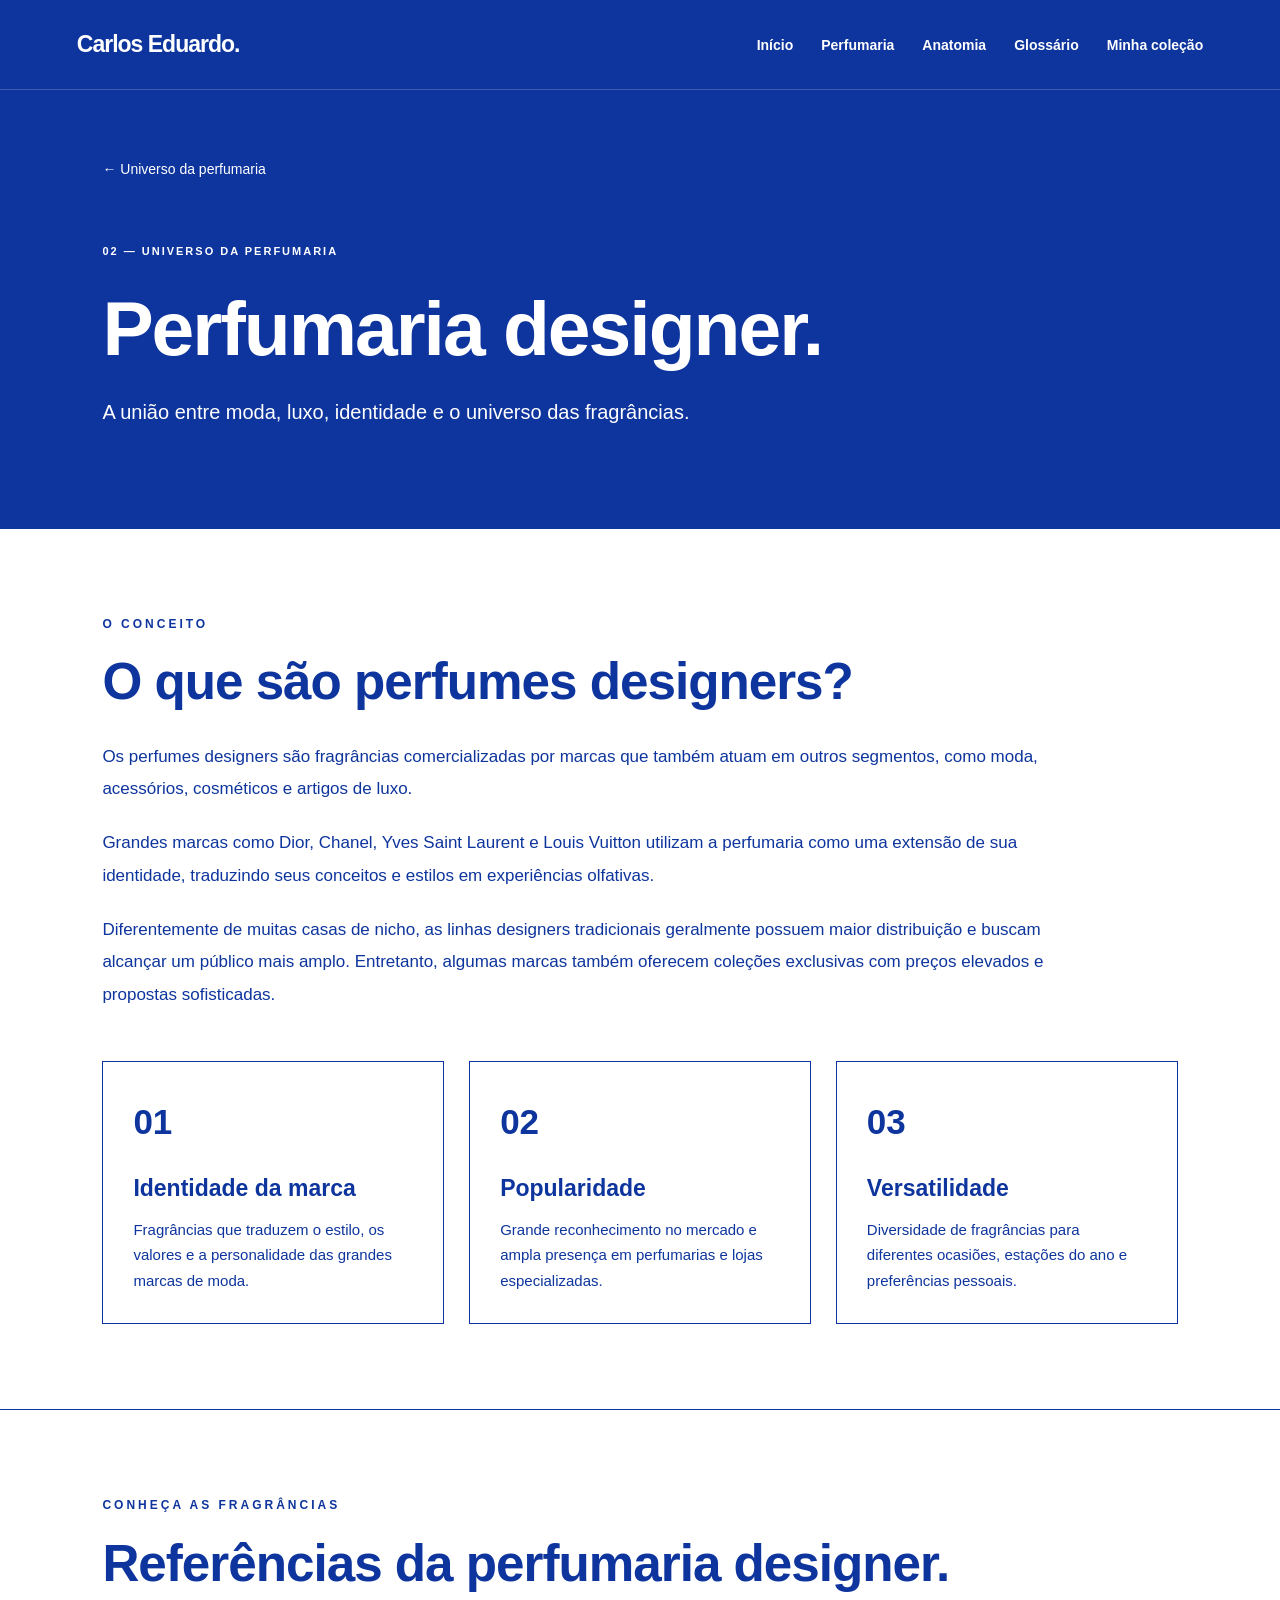
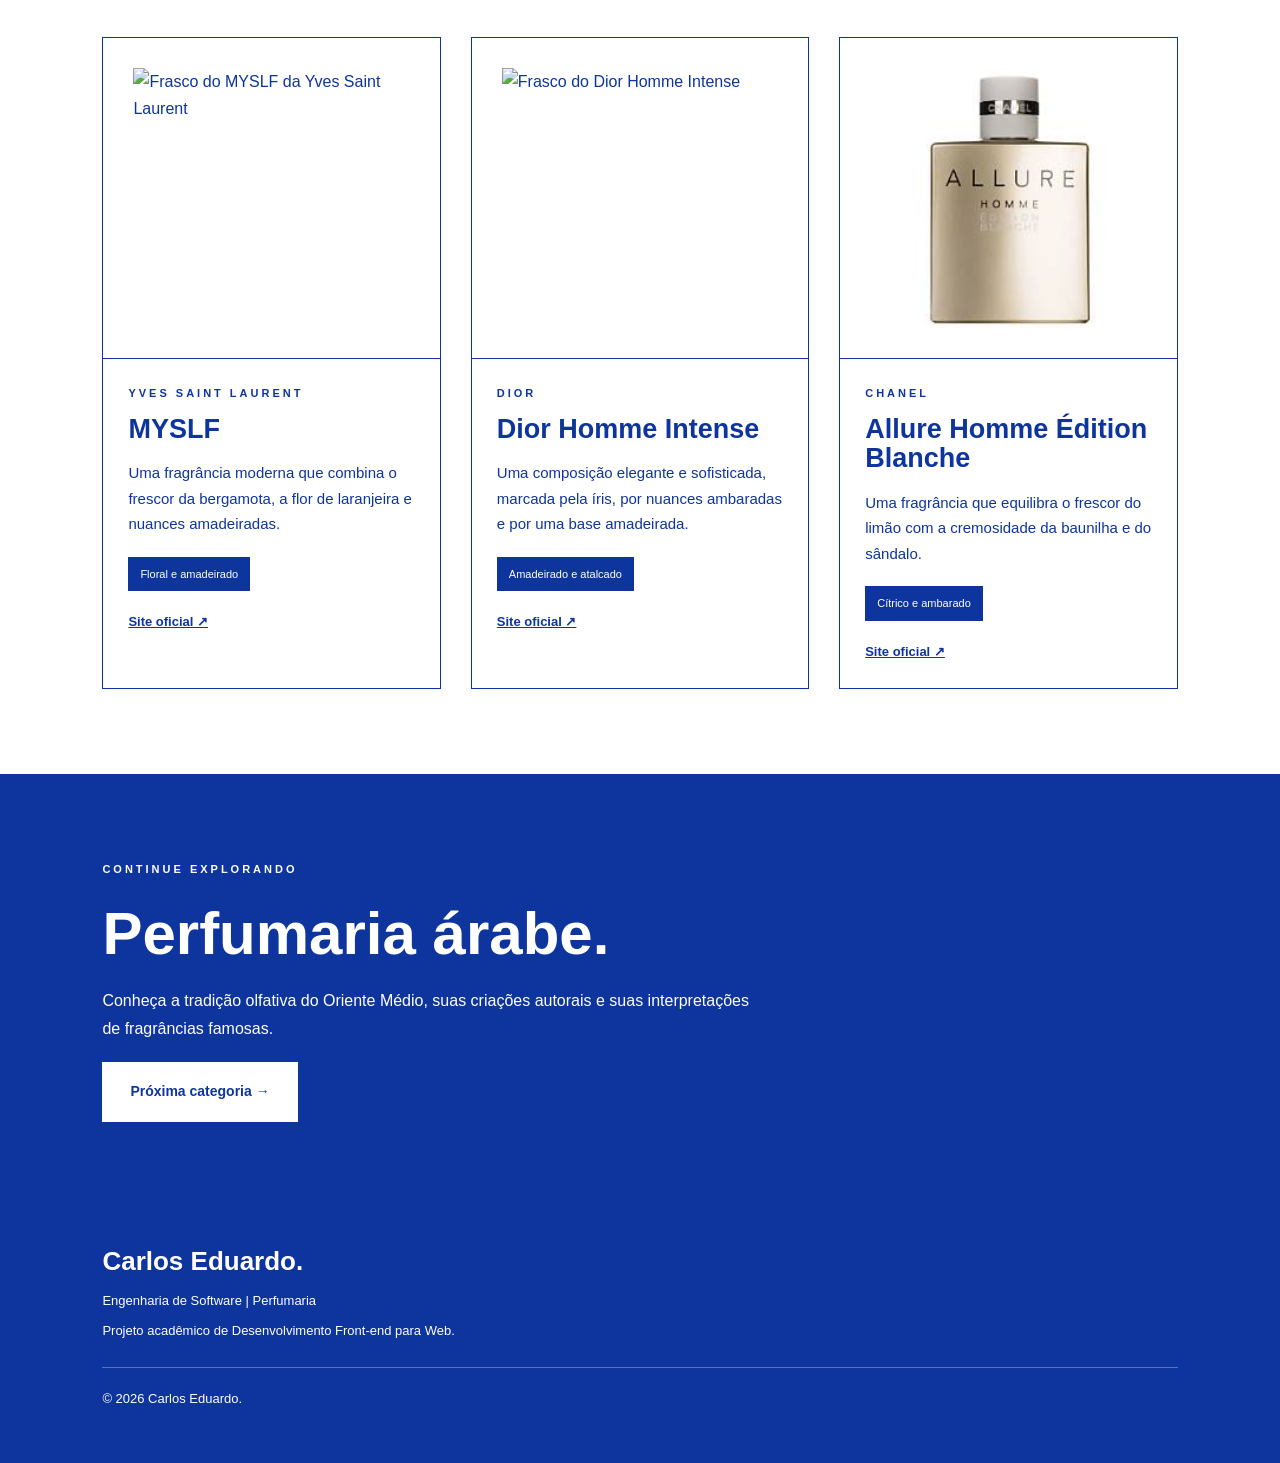
==== pages/designers.html @ 3e0e9864 "Versao inicial do portfolio de perfumaria" ====
<!DOCTYPE html>
<html lang="pt-BR">

<head>
    <meta charset="UTF-8">
    <meta name="viewport" content="width=device-width, initial-scale=1.0">

    <title>Perfumaria Designer | Carlos Eduardo</title>

    <link rel="stylesheet" href="../css/style.css">
    <link rel="stylesheet" href="../css/responsive.css">

    <script src="../js/script.js" defer></script>
</head>

<body>

    <header class="cabecalho">
        <nav class="navegacao">

            <a href="../index.html" class="logo">
                Carlos Eduardo.
            </a>

            <button class="menu-mobile"
                    aria-label="Abrir menu"
                    aria-expanded="false"
                    aria-controls="menu">
                ☰
            </button>

            <ul class="menu" id="menu">
                <li><a href="../index.html">Início</a></li>
                <li><a href="../index.html#universo">Perfumaria</a></li>
                <li><a href="anatomia.html">Anatomia</a></li>
                <li><a href="glossario.html">Glossário</a></li>
                <li><a href="colecao.html">Minha coleção</a></li>
            </ul>

        </nav>
    </header>

    <main>

        <section class="categoria-hero">

            <a href="../index.html#universo" class="voltar">
                ← Universo da perfumaria
            </a>

            <span class="subtitulo">
                02 — UNIVERSO DA PERFUMARIA
            </span>

            <h1>Perfumaria designer.</h1>

            <p>
                A união entre moda, luxo, identidade
                e o universo das fragrâncias.
            </p>

        </section>

        <section class="conteudo-educativo">

            <span class="etiqueta">O CONCEITO</span>

            <h2>O que são perfumes designers?</h2>

            <p>
                Os perfumes designers são fragrâncias
                comercializadas por marcas que também atuam
                em outros segmentos, como moda, acessórios,
                cosméticos e artigos de luxo.
            </p>

            <p>
                Grandes marcas como Dior, Chanel, Yves Saint
                Laurent e Louis Vuitton utilizam a perfumaria
                como uma extensão de sua identidade,
                traduzindo seus conceitos e estilos em
                experiências olfativas.
            </p>

            <p>
                Diferentemente de muitas casas de nicho,
                as linhas designers tradicionais geralmente
                possuem maior distribuição e buscam alcançar
                um público mais amplo. Entretanto, algumas
                marcas também oferecem coleções exclusivas
                com preços elevados e propostas sofisticadas.
            </p>

            <div class="caracteristicas">

                <article>
                    <span>01</span>
                    <h3>Identidade da marca</h3>
                    <p>
                        Fragrâncias que traduzem o estilo,
                        os valores e a personalidade das
                        grandes marcas de moda.
                    </p>
                </article>

                <article>
                    <span>02</span>
                    <h3>Popularidade</h3>
                    <p>
                        Grande reconhecimento no mercado
                        e ampla presença em perfumarias
                        e lojas especializadas.
                    </p>
                </article>

                <article>
                    <span>03</span>
                    <h3>Versatilidade</h3>
                    <p>
                        Diversidade de fragrâncias para
                        diferentes ocasiões, estações
                        do ano e preferências pessoais.
                    </p>
                </article>

            </div>

        </section>

        <section class="exemplos-perfumes">

            <span class="etiqueta">
                CONHEÇA AS FRAGRÂNCIAS
            </span>

            <h2>Referências da perfumaria designer.</h2>

            <div class="perfumes-grid">

                <article class="perfume-card">

                    <div class="perfume-imagem">
                        <img src="../images/designers/myslf.jpeg"
                             alt="Frasco do MYSLF da Yves Saint Laurent"
                             loading="lazy">
                    </div>

                    <div class="perfume-info">

                        <span class="perfume-marca">
                            YVES SAINT LAURENT
                        </span>

                        <h3>MYSLF</h3>

                        <p>
                            Uma fragrância moderna que combina
                            o frescor da bergamota, a flor de
                            laranjeira e nuances amadeiradas.
                        </p>

                        <span class="perfil-olfativo">
                            Floral e amadeirado
                        </span>

                        <a href="https://www.yslbeauty.com/"
                           target="_blank"
                           rel="noopener noreferrer">
                            Site oficial ↗
                        </a>

                    </div>

                </article>

                <article class="perfume-card">

                    <div class="perfume-imagem">
                        <img src="../images/designers/dior-homme-intense.jpeg"
                             alt="Frasco do Dior Homme Intense"
                             loading="lazy">
                    </div>

                    <div class="perfume-info">

                        <span class="perfume-marca">DIOR</span>

                        <h3>Dior Homme Intense</h3>

                        <p>
                            Uma composição elegante e
                            sofisticada, marcada pela íris,
                            por nuances ambaradas e por
                            uma base amadeirada.
                        </p>

                        <span class="perfil-olfativo">
                            Amadeirado e atalcado
                        </span>

                        <a href="https://www.dior.com/"
                           target="_blank"
                           rel="noopener noreferrer">
                            Site oficial ↗
                        </a>

                    </div>

                </article>

                <article class="perfume-card">

                    <div class="perfume-imagem">
                        <img src="../images/designers/allure-edition-blanche.jpeg"
                             alt="Frasco do Allure Homme Edition Blanche"
                             loading="lazy">
                    </div>

                    <div class="perfume-info">

                        <span class="perfume-marca">CHANEL</span>

                        <h3>Allure Homme Édition Blanche</h3>

                        <p>
                            Uma fragrância que equilibra
                            o frescor do limão com a
                            cremosidade da baunilha
                            e do sândalo.
                        </p>

                        <span class="perfil-olfativo">
                            Cítrico e ambarado
                        </span>

                        <a href="https://www.chanel.com/"
                           target="_blank"
                           rel="noopener noreferrer">
                            Site oficial ↗
                        </a>

                    </div>

                </article>

            </div>

        </section>

        <section class="proxima-categoria">

            <span>CONTINUE EXPLORANDO</span>

            <h2>Perfumaria árabe.</h2>

            <p>
                Conheça a tradição olfativa do Oriente
                Médio, suas criações autorais e suas
                interpretações de fragrâncias famosas.
            </p>

            <a href="arabes.html" class="botao">
                Próxima categoria →
            </a>

        </section>

    </main>

    <footer class="rodape">

        <h3>Carlos Eduardo.</h3>

        <p>Engenharia de Software | Perfumaria</p>

        <p>
            Projeto acadêmico de Desenvolvimento
            Front-end para Web.
        </p>

        <p>&copy; 2026 Carlos Eduardo.</p>

    </footer>

</body>
</html>
---- css/style.css ----
/* Fontes */
@import url('https://fonts.googleapis.com/css2?family=Manrope:wght@400;500;600;700;800&family=Cormorant+Garamond:wght@500;600;700&display=swap');

/* Identidade visual */
:root {
    --azul: #0e359d;
    --branco: #ffffff;
}

/* Configurações gerais */
* {
    margin: 0;
    padding: 0;
    box-sizing: border-box;
}

html {
    scroll-behavior: smooth;
}

body {
    font-family: 'Manrope', sans-serif;
    background-color: var(--branco);
    color: var(--azul);
    line-height: 1.7;
}

a {
    color: inherit;
    text-decoration: none;
}

img {
    display: block;
    max-width: 100%;
}

button {
    font: inherit;
    cursor: pointer;
}

h1, h2, h3 {
    line-height: 1.1;
}

/* Cabeçalho */
.cabecalho {
    background-color: var(--azul);
    color: var(--branco);
    border-bottom: 1px solid rgba(255, 255, 255, 0.2);
}

.navegacao {
    max-width: 1440px;
    margin: auto;
    padding: 25px 6%;
    display: flex;
    align-items: center;
    justify-content: space-between;
    gap: 30px;
}

.logo {
    font-size: 23px;
    font-weight: 800;
    letter-spacing: -1px;
}

.menu {
    display: flex;
    list-style: none;
    gap: 28px;
    align-items: center;
}

.menu a {
    font-size: 13px;
    font-weight: 600;
    transition: opacity 0.3s;
}

.menu a:hover {
    opacity: 0.65;
}

.menu-mobile {
    display: none;
    background: transparent;
    color: var(--branco);
    border: none;
    font-size: 26px;
}

/* Apresentação pessoal */
.apresentacao {
    background-color: var(--azul);
    color: var(--branco);
    display: grid;
    grid-template-columns: 1.2fr 1fr;
    align-items: center;
    gap: 7%;
    padding: 70px 8% 90px;
    min-height: 80vh;
}

.apresentacao-texto {
    max-width: 650px;
}

.subtitulo {
    display: block;
    font-size: 11px;
    letter-spacing: 3px;
    font-weight: 700;
    margin-bottom: 25px;
}

.apresentacao h1 {
    font-family: 'Cormorant Garamond', Georgia, serif;
    font-size: clamp(48px, 6vw, 100px);
    font-weight: 600;
    letter-spacing: -2px;
    margin-bottom: 30px;
}

.apresentacao p {
    font-size: 16px;
    line-height: 1.9;
    max-width: 540px;
    margin-bottom: 20px;
}

.apresentacao-imagem {
    position: relative;
    max-width: 450px;
    width: 100%;
    justify-self: center;
}

.apresentacao-imagem img {
    width: 100%;
    aspect-ratio: 3 / 4;
    object-fit: cover;
    position: relative;
    z-index: 1;
}

.apresentacao-imagem::after {
    content: '';
    position: absolute;
    inset: 16px -16px -16px 16px;
    border: 1px solid var(--branco);
}

/* Botões */
.botao {
    display: inline-flex;
    align-items: center;
    justify-content: center;
    padding: 17px 27px;
    background-color: var(--branco);
    color: var(--azul);
    font-weight: 700;
    font-size: 13px;
    border: 1px solid var(--branco);
    margin-top: 20px;
    transition: background-color 0.3s, color 0.3s;
}

.botao:hover {
    background-color: var(--azul);
    color: var(--branco);
}

/* Estatísticas */
.estatisticas {
    display: grid;
    grid-template-columns: repeat(3, 1fr);
    padding: 45px 8%;
    border-bottom: 1px solid var(--azul);
}

.estatistica {
    text-align: center;
    padding: 15px;
}

.estatistica:not(:last-child) {
    border-right: 1px solid rgba(14, 53, 157, 0.2);
}

.estatistica strong {
    display: block;
    font-family: 'Cormorant Garamond', Georgia, serif;
    font-size: 65px;
    font-weight: 600;
    line-height: 1.2;
}

.estatistica span {
    font-size: 12px;
    font-weight: 600;
}

/* Universo da perfumaria */
.universo {
    padding: 100px 8%;
}

.titulo-secao {
    max-width: 800px;
    margin-bottom: 50px;
}

.titulo-secao > span,
.conhecimento > span,
.colecao-destaque > span {
    display: block;
    font-size: 11px;
    font-weight: 800;
    letter-spacing: 3px;
    margin-bottom: 20px;
}

.titulo-secao h2,
.conhecimento h2,
.colecao-destaque h2 {
    font-family: 'Cormorant Garamond', Georgia, serif;
    font-size: clamp(40px, 5vw, 72px);
    font-weight: 600;
    margin-bottom: 20px;
}

.titulo-secao p {
    font-size: 16px;
    max-width: 600px;
}

/* Cards das categorias */
.categorias {
    display: grid;
    grid-template-columns: repeat(2, 1fr);
    gap: 20px;
}

.categoria {
    border: 1px solid var(--azul);
    padding: 40px;
    min-height: 260px;
    display: flex;
    flex-direction: column;
    justify-content: space-between;
    transition: background-color 0.3s, color 0.3s;
}

.categoria:nth-child(1),
.categoria:nth-child(4) {
    background-color: var(--azul);
    color: var(--branco);
}

.categoria h3 {
    font-family: 'Cormorant Garamond', Georgia, serif;
    font-size: 38px;
    margin: 20px 0 10px;
}

.categoria p {
    font-size: 14px;
    margin-bottom: 30px;
}

.categoria span {
    font-size: 12px;
    font-weight: 700;
}

.categoria:hover {
    background-color: var(--azul);
    color: var(--branco);
}

.categoria:nth-child(1):hover,
.categoria:nth-child(4):hover {
    background-color: var(--branco);
    color: var(--azul);
}

/* Conteúdo educativo */
.conhecimento {
    background-color: var(--azul);
    color: var(--branco);
    padding: 100px 8%;
}

.conhecimento article {
    border-top: 1px solid rgba(255, 255, 255, 0.4);
    padding: 35px 0;
    margin-top: 25px;
}

.conhecimento article h3 {
    font-family: 'Cormorant Garamond', Georgia, serif;
    font-size: 38px;
    margin-bottom: 15px;
}

.conhecimento article p {
    max-width: 650px;
    margin-bottom: 20px;
}

.conhecimento article a {
    font-size: 14px;
    font-weight: 700;
    text-decoration: underline;
    text-underline-offset: 5px;
}

/* Coleção */
.colecao-destaque {
    padding: 110px 8%;
    text-align: center;
}

.colecao-destaque p {
    max-width: 600px;
    margin: auto;
}

.colecao-destaque .botao {
    background-color: var(--azul);
    color: var(--branco);
    border-color: var(--azul);
    margin-top: 30px;
}

.colecao-destaque .botao:hover {
    background-color: var(--branco);
    color: var(--azul);
}

/* Rodapé */
.rodape {
    background-color: var(--azul);
    color: var(--branco);
    padding: 45px 8%;
}

.rodape h3 {
    font-size: 26px;
    margin-bottom: 15px;
}

.rodape p {
    font-size: 13px;
    margin-bottom: 8px;
}

.rodape p:last-child {
    border-top: 1px solid rgba(255, 255, 255, 0.3);
    margin-top: 25px;
    padding-top: 20px;
}
/* ========================================
   NOVA IDENTIDADE TIPOGRÁFICA
======================================== */

body {
    font-family: Arial, Helvetica, sans-serif;
}

h1, h2, h3,
.apresentacao h1,
.estatistica strong,
.titulo-secao h2,
.conhecimento h2,
.colecao-destaque h2,
.categoria h3,
.conhecimento article h3 {
    font-family: Arial, Helvetica, sans-serif;
}

/* ========================================
   NOVA APRESENTAÇÃO PESSOAL
======================================== */

.apresentacao {
    position: relative;
    display: grid;
    grid-template-columns: 1fr 1fr;
    align-items: stretch;
    gap: 0;
    padding: 0;
    min-height: 85vh;
    overflow: hidden;
    background-color: #0e359d;
}

.apresentacao-texto {
    position: relative;
    z-index: 2;
    display: flex;
    flex-direction: column;
    justify-content: center;
    align-items: flex-start;
    padding: 80px 8% 80px 16%;
    max-width: none;
}

.apresentacao h1 {
    font-size: clamp(42px, 4.5vw, 80px);
    font-weight: 700;
    letter-spacing: -2px;
    line-height: 1.1;
    margin-bottom: 30px;
}

.apresentacao p {
    font-size: 17px;
    line-height: 1.8;
    max-width: 550px;
}

.subtitulo {
    font-size: 11px;
    letter-spacing: 2px;
    margin-bottom: 25px;
}

/* Fotografia ocupando metade da seção */

.apresentacao-imagem {
    position: relative;
    width: 100%;
    max-width: none;
    height: 100%;
    min-height: 600px;
    justify-self: stretch;
}

.apresentacao-imagem img {
    position: absolute;
    inset: 0;
    width: 100%;
    height: 100%;
    aspect-ratio: auto;
    object-fit: cover;
    object-position: center 40%;
    z-index: 1;
}

/* Degradê entre o fundo azul e a fotografia */

.apresentacao-imagem::after {
    content: '';
    position: absolute;
    inset: 0;
    border: none;
    z-index: 2;
    pointer-events: none;

    background: linear-gradient(
        to right,
        #0e359d 0%,
        rgba(14, 53, 157, 0.85) 10%,
        rgba(14, 53, 157, 0.40) 25%,
        rgba(14, 53, 157, 0) 45%
    );
}

/* Navegação */

.logo {
    font-size: 23px;
    font-weight: 700;
}

.menu a {
    font-size: 14px;
}

.botao {
    font-size: 14px;
}
/* ========================================
   PÁGINAS EDUCATIVAS
======================================== */

.categoria-hero {
    background-color: var(--azul);
    color: var(--branco);
    padding: 65px 8% 100px;
}

.voltar {
    display: inline-block;
    font-size: 14px;
    margin-bottom: 60px;
    transition: opacity 0.3s;
}

.voltar:hover {
    opacity: 0.7;
}

.categoria-hero h1 {
    font-size: clamp(40px, 6vw, 90px);
    letter-spacing: -2px;
    margin-bottom: 25px;
}

.categoria-hero p {
    max-width: 650px;
    font-size: 20px;
    line-height: 1.7;
}

/* Conteúdo educativo */

.conteudo-educativo {
    padding: 85px 8%;
}

.etiqueta {
    display: block;
    font-size: 12px;
    font-weight: 700;
    letter-spacing: 3px;
    margin-bottom: 20px;
}

.conteudo-educativo h2,
.exemplos-perfumes h2 {
    font-size: clamp(30px, 4vw, 52px);
    letter-spacing: -1px;
    margin-bottom: 30px;
}

.conteudo-educativo > p {
    font-size: 17px;
    max-width: 950px;
    line-height: 1.9;
    margin-bottom: 22px;
}

/* Características */

.caracteristicas {
    display: grid;
    grid-template-columns: repeat(3, 1fr);
    gap: 25px;
    margin-top: 50px;
}

.caracteristicas article {
    border: 1px solid var(--azul);
    padding: 30px;
}

.caracteristicas article span {
    display: block;
    font-size: 35px;
    font-weight: 700;
    margin-bottom: 25px;
}

.caracteristicas article h3 {
    font-size: 23px;
    margin-bottom: 15px;
}

.caracteristicas article p {
    font-size: 15px;
}

/* Exemplos de fragrâncias */

.exemplos-perfumes {
    padding: 85px 8%;
    border-top: 1px solid var(--azul);
}

.perfumes-grid {
    display: grid;
    grid-template-columns: repeat(3, 1fr);
    gap: 30px;
    margin-top: 45px;
}

.perfume-card {
    border: 1px solid var(--azul);
    overflow: hidden;
    display: flex;
    flex-direction: column;
    transition: transform 0.3s;
}

.perfume-card:hover {
    transform: translateY(-8px);
}

.perfume-imagem {
    background-color: var(--branco);
    height: 320px;
    padding: 30px;
    overflow: hidden;
    display: flex;
    align-items: center;
    justify-content: center;
}

.perfume-imagem img {
    width: 100%;
    height: 100%;
    object-fit: contain;
    transition: transform 0.4s;
}

.perfume-card:hover img {
    transform: scale(1.05);
}

.perfume-info {
    border-top: 1px solid var(--azul);
    padding: 25px;
    flex: 1;
}

.perfume-marca {
    display: block;
    font-weight: 700;
    font-size: 11px;
    letter-spacing: 3px;
    margin-bottom: 12px;
}

.perfume-info h3 {
    font-size: 27px;
    margin-bottom: 16px;
}

.perfume-info p {
    font-size: 15px;
    margin-bottom: 20px;
}

.perfil-olfativo {
    display: inline-block;
    background-color: var(--azul);
    color: var(--branco);
    font-size: 11px;
    padding: 8px 12px;
}

.perfume-info a {
    display: block;
    font-size: 13px;
    font-weight: 700;
    margin-top: 20px;
    text-decoration: underline;
}

/* Próxima categoria */

.proxima-categoria {
    background-color: var(--azul);
    color: var(--branco);
    padding: 80px 8%;
}

.proxima-categoria > span {
    font-size: 11px;
    letter-spacing: 3px;
    font-weight: 700;
}

.proxima-categoria h2 {
    font-size: clamp(32px, 5vw, 60px);
    margin: 20px 0;
}

.proxima-categoria p {
    max-width: 650px;
}
/* Grid com quantidade flexível de perfumes */

.perfumes-grid {
    grid-template-columns: repeat(
        auto-fit, minmax(min(100%, 280px), 1fr)
    );
}
/* ========================================
   ANATOMIA DAS FRAGRÂNCIAS
======================================== */

.piramide-container {
    display: grid;
    grid-template-columns: 1fr 1fr;
    align-items: center;
    gap: 60px;
    margin-top: 50px;
}

.piramide {
    display: flex;
    flex-direction: column;
    align-items: center;
    gap: 6px;
    width: 100%;
}

.nivel {
    display: flex;
    align-items: center;
    justify-content: center;
    color: #ffffff;
    background: #0e359d;
    font-size: 18px;
    font-weight: bold;
    height: 100px;
}

.saida {
    width: 36%;
    height: 130px;
    padding-top: 55px;
    clip-path: polygon(50% 0, 100% 100%, 0 100%);
    opacity: 0.65;
}

.coracao {
    width: 68%;
    clip-path: polygon(25% 0, 75% 0, 100% 100%, 0 100%);
    opacity: 0.85;
}

.fundo {
    width: 100%;
    clip-path: polygon(17% 0, 83% 0, 100% 100%, 0 100%);
}

.notas-descricao article {
    padding: 20px 0;
    border-bottom: 1px solid #0e359d;
}

.notas-descricao h3 {
    font-size: 23px;
    margin-bottom: 10px;
}

.notas-descricao p {
    font-size: 15px;
    line-height: 1.7;
}

.concentracoes {
    display: grid;
    grid-template-columns: repeat(2, 1fr);
    gap: 25px;
    margin: 40px 0;
}

.concentracoes article {
    border: 1px solid #0e359d;
    padding: 30px;
}

.concentracoes h3 {
    font-size: 22px;
    margin-bottom: 15px;
}

.concentracoes strong {
    font-size: 30px;
}

.barra {
    height: 12px;
    background-color: #e5eaf5;
    margin: 20px 0;
}

.barra div {
    height: 100%;
    background-color: #0e359d;
}
/* ========================================
   GLOSSÁRIO OLFATIVO
======================================== */

#pesquisa-glossario {
    display: block;
    width: 100%;
    padding: 18px;
    margin: 15px 0 40px;
    border: 1px solid #0e359d;
    font-family: Arial, sans-serif;
    font-size: 16px;
    color: #0e359d;
    background: #ffffff;
}

#pesquisa-glossario:focus {
    outline: 2px solid #0e359d;
}

.glossario-grid {
    display: grid;
    grid-template-columns: repeat(3, 1fr);
    gap: 25px;
}

.termo {
    border: 1px solid #0e359d;
    padding: 30px;
    transition: background-color 0.3s, color 0.3s;
}

.termo h3 {
    font-size: 24px;
    margin-bottom: 15px;
}

.termo p {
    font-size: 15px;
    line-height: 1.8;
}

.termo:hover {
    background-color: #0e359d;
    color: #ffffff;
}

.termo[hidden] {
    display: none;
}
/* ========================================
   MINHA COLEÇÃO
======================================== */

.colecao-estatisticas {
    display: flex;
    flex-wrap: wrap;
    gap: 50px;
    margin-top: 45px;
}

.colecao-estatisticas article {
    display: flex;
    flex-direction: column;
    gap: 8px;
}

.colecao-estatisticas strong {
    font-size: 48px;
    font-weight: 700;
}

.colecao-estatisticas span {
    font-size: 14px;
    text-transform: uppercase;
    letter-spacing: 2px;
}

.filtros-colecao {
    display: flex;
    flex-wrap: wrap;
    gap: 12px;
    margin: 30px 0;
}

.filtro {
    padding: 12px 24px;
    border: 1px solid #0e359d;
    background-color: #ffffff;
    color: #0e359d;
    font-family: inherit;
    font-size: 14px;
    font-weight: bold;
    cursor: pointer;
    transition: 0.3s;
}

.filtro:hover,
.filtro.ativo {
    background-color: #0e359d;
    color: #ffffff;
}

.filtro:focus-visible {
    outline: 2px solid #0e359d;
    outline-offset: 4px;
}

#contador-colecao {
    font-size: 14px;
    margin-bottom: 30px;
}

#lista-colecao {
    grid-template-columns: repeat(3, minmax(0, 1fr));
}

#lista-colecao .perfume-card {
    display: flex;
    flex-direction: column;
    min-width: 0;
}

#lista-colecao .perfume-info {
    flex: 1;
    display: flex;
    flex-direction: column;
}

#lista-colecao .perfil-olfativo {
    margin-top: auto;
}

.referencia-olfativa {
    display: flex;
    flex-direction: column;
    gap: 8px;
    padding: 18px 0;
    margin: 15px 0;
    border-top: 1px solid #dce3f2;
    border-bottom: 1px solid #dce3f2;
}

.referencia-olfativa span {
    font-size: 10px;
    letter-spacing: 1.5px;
    font-weight: bold;
}

.referencia-olfativa strong {
    font-size: 15px;
    line-height: 1.5;
}
---- css/responsive.css ----
/* Tablets */
@media (max-width: 1024px) {

    .navegacao {
        flex-wrap: wrap;
    }

    .menu {
        gap: 15px;
    }

    .apresentacao {
        padding: 60px 6%;
        gap: 5%;
    }

    .apresentacao h1 {
        font-size: 64px;
    }

    .categoria {
        padding: 30px;
    }

}

/* Celulares */
@media (max-width: 768px) {

    .navegacao {
        flex-direction: column;
        align-items: flex-start;
        padding: 20px 6%;
        gap: 15px;
    }

    .menu {
        flex-wrap: wrap;
        gap: 12px 20px;
    }

    .menu a {
        font-size: 12px;
    }

    .apresentacao {
        grid-template-columns: 1fr;
        gap: 45px;
        padding: 50px 6% 70px;
    }

    .apresentacao h1 {
        font-size: clamp(42px, 10vw, 65px);
    }

    .apresentacao p {
        font-size: 15px;
    }

    .subtitulo {
        font-size: 10px;
        letter-spacing: 2px;
    }

    .apresentacao-imagem {
        max-width: 350px;
        width: calc(100% - 16px);
    }

    .estatisticas {
        padding: 25px 3%;
    }

    .estatistica {
        padding: 10px 5px;
    }

    .estatistica strong {
        font-size: 42px;
    }

    .estatistica span {
        font-size: 10px;
    }

    .universo,
    .conhecimento,
    .colecao-destaque {
        padding: 65px 6%;
    }

    .categorias {
        grid-template-columns: 1fr;
    }

    .categoria {
        min-height: 220px;
        padding: 30px;
    }

    .categoria h3 {
        font-size: 32px;
    }

    .conhecimento article h3 {
        font-size: 30px;
    }

    .rodape {
        padding: 35px 6%;
    }

}

/* Celulares pequenos */
@media (max-width: 380px) {

    .apresentacao h1 {
        font-size: 40px;
    }

    .botao {
        width: 100%;
        padding: 15px;
    }

    .estatistica strong {
        font-size: 34px;
    }

}
/* ========================================
   NOVA APRESENTAÇÃO RESPONSIVA
======================================== */

@media (max-width: 1024px) {

    .apresentacao-texto {
        padding: 60px 8%;
    }

    .apresentacao h1 {
        font-size: 48px;
    }

    .apresentacao-imagem {
        min-height: 550px;
    }

}

@media (max-width: 768px) {

    .apresentacao {
        grid-template-columns: 1fr;
        min-height: auto;
        padding: 0;
        gap: 0;
    }

    .apresentacao-texto {
        padding: 60px 7% 35px;
    }

    .apresentacao h1 {
        font-size: clamp(36px, 8vw, 52px);
        letter-spacing: -1px;
    }

    .apresentacao p {
        font-size: 16px;
    }

    .apresentacao-imagem {
        width: 100%;
        height: 520px;
        min-height: 0;
    }

    .apresentacao-imagem img {
        object-position: center 40%;
    }

    /* Degradê vertical no celular */

    .apresentacao-imagem::after {
        background: linear-gradient(
            to bottom,
            #0e359d 0%,
            rgba(14, 53, 157, 0.65) 12%,
            rgba(14, 53, 157, 0) 35%
        );
    }

}

@media (max-width: 380px) {

    .apresentacao h1 {
        font-size: 34px;
    }

    .apresentacao-imagem {
        height: 400px;
    }

}
/* Responsividade das páginas educativas */

@media (max-width: 1024px) {

    .perfumes-grid {
        grid-template-columns: repeat(2, 1fr);
    }

    .caracteristicas {
        grid-template-columns: repeat(2, 1fr);
    }

}

@media (max-width: 768px) {

    .categoria-hero,
    .conteudo-educativo,
    .exemplos-perfumes,
    .proxima-categoria {
        padding: 50px 6%;
    }

    .categoria-hero h1 {
        font-size: 42px;
        letter-spacing: -1px;
    }

    .categoria-hero p {
        font-size: 17px;
    }

    .voltar {
        margin-bottom: 40px;
    }

    .caracteristicas,
    .perfumes-grid {
        grid-template-columns: 1fr;
    }

    .perfume-imagem {
        height: 280px;
    }

    .conteudo-educativo > p {
        font-size: 16px;
    }

}
/* Responsividade da anatomia */

@media (max-width: 768px) {

    .piramide-container {
        grid-template-columns: 1fr;
        gap: 30px;
    }

    .piramide {
        max-width: 400px;
        margin: 0 auto;
    }

    .concentracoes {
        grid-template-columns: 1fr;
    }

}
/* Responsividade do glossário */

@media (max-width: 1024px) {

    .glossario-grid {
        grid-template-columns: repeat(2, 1fr);
    }

}

@media (max-width: 768px) {

    .glossario-grid {
        grid-template-columns: 1fr;
    }

}
/* Responsividade da coleção */

@media (max-width: 1024px) {

    #lista-colecao {
        grid-template-columns: repeat(2, minmax(0, 1fr));
    }

}

@media (max-width: 768px) {

    #lista-colecao {
        grid-template-columns: 1fr;
    }

    .colecao-estatisticas {
        gap: 25px;
    }

    .colecao-estatisticas strong {
        font-size: 32px;
    }

    .colecao-estatisticas span {
        font-size: 10px;
        letter-spacing: 1px;
    }

    .filtros-colecao {
        display: grid;
        grid-template-columns: repeat(2, 1fr);
    }

    .filtro {
        padding: 12px 8px;
        font-size: 13px;
    }

}
/* ========================================
   CORREÇÕES FINAIS DO MENU RESPONSIVO
======================================== */

/* Desktop */

@media (min-width: 769px) {

    .menu-mobile {
        display: none;
    }

}

/* Mobile */

@media (max-width: 768px) {

    .navegacao {
        display: flex;
        flex-direction: row;
        flex-wrap: wrap;
        align-items: center;
        justify-content: space-between;
        padding: 16px 6%;
        gap: 0;
    }

    .menu-mobile {
        display: flex;
        align-items: center;
        justify-content: center;
        width: 44px;
        height: 44px;
        background: transparent;
        color: #ffffff;
        border: none;
        font-size: 28px;
        cursor: pointer;
    }

    .menu-mobile:focus-visible {
        outline: 2px solid #ffffff;
    }

    .menu {
        display: none;
        flex-direction: column;
        align-items: stretch;
        width: 100%;
        gap: 0;
        margin: 15px 0 0;
        padding: 0;
        list-style: none;
    }

    .menu.aberto {
        display: flex;
    }

    .menu li {
        width: 100%;
    }

    .menu a {
        display: block;
        padding: 15px 0;
        font-size: 16px;
        border-bottom: 1px solid rgba(255, 255, 255, 0.2);
    }

    .menu li:last-child a {
        border-bottom: none;
    }

    /* Corrigir largura da fotografia */

    .apresentacao-imagem {
        width: 100%;
        max-width: none;
    }

}
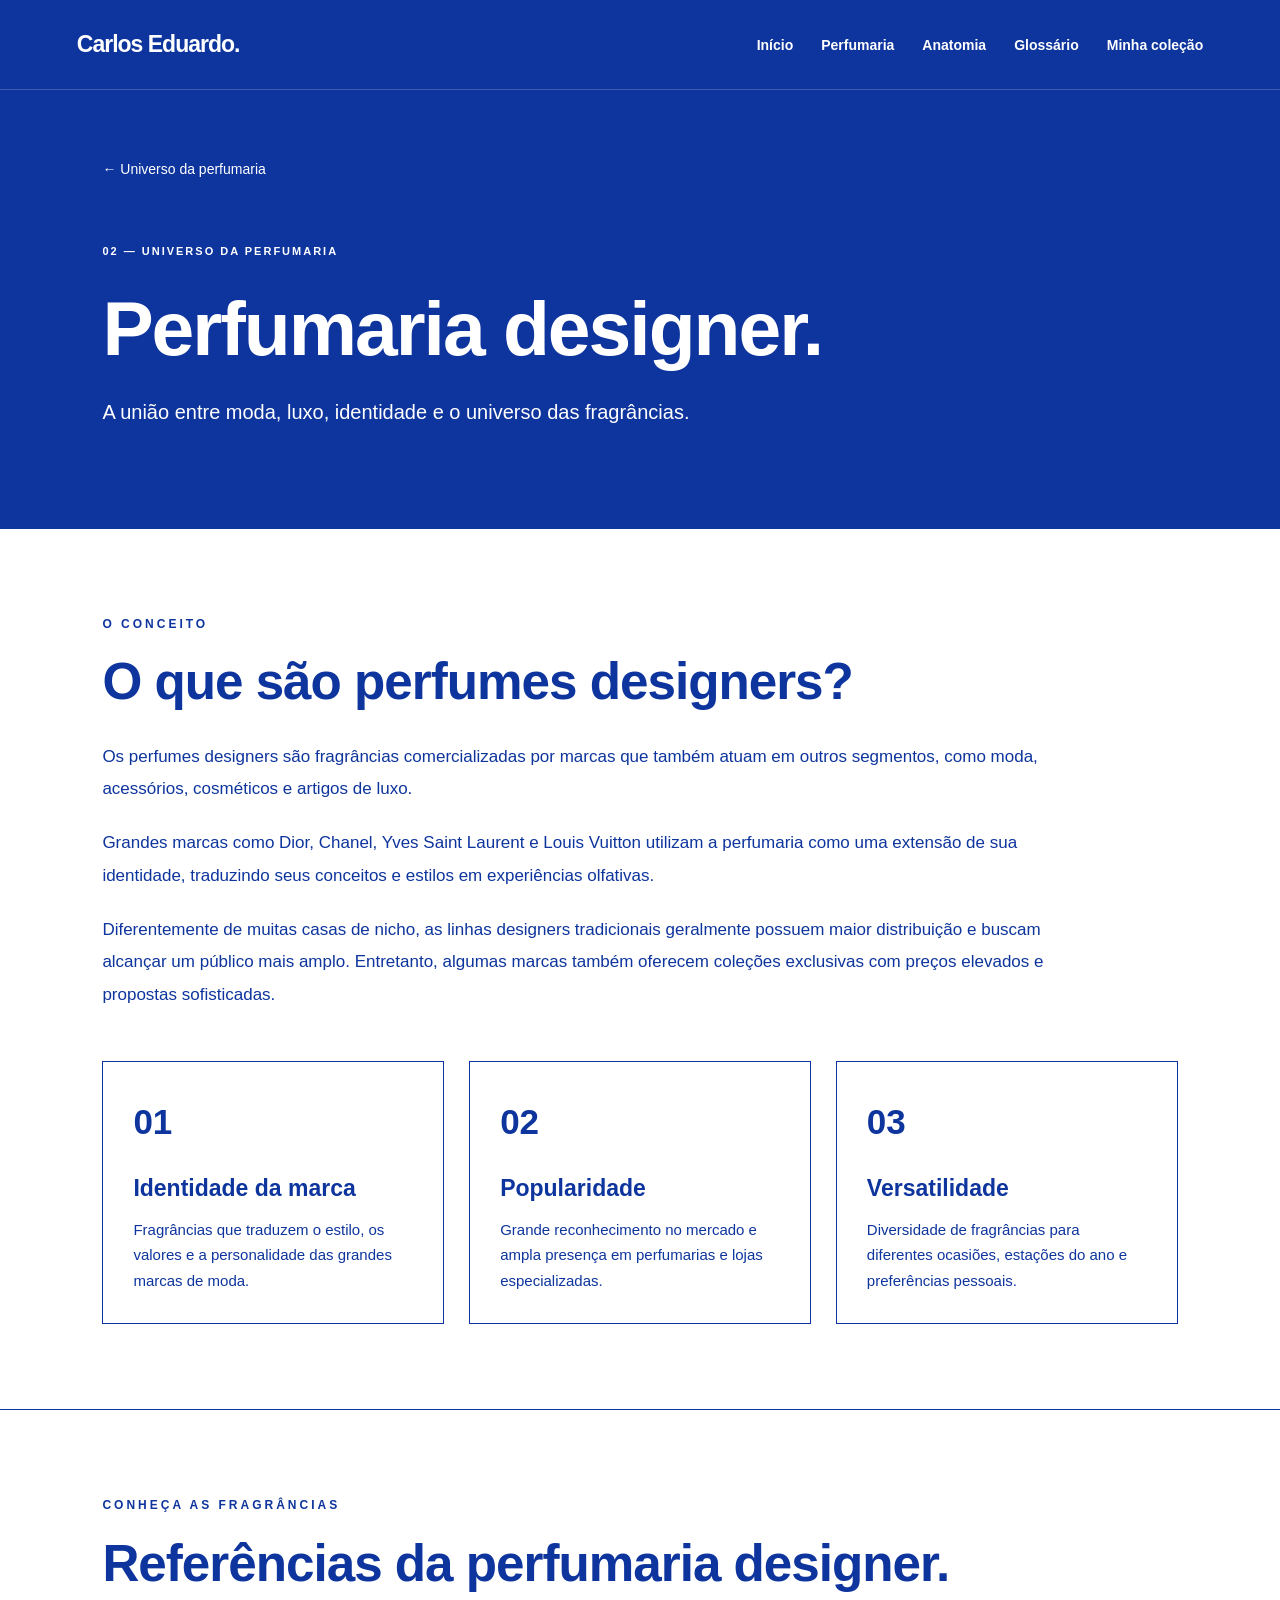
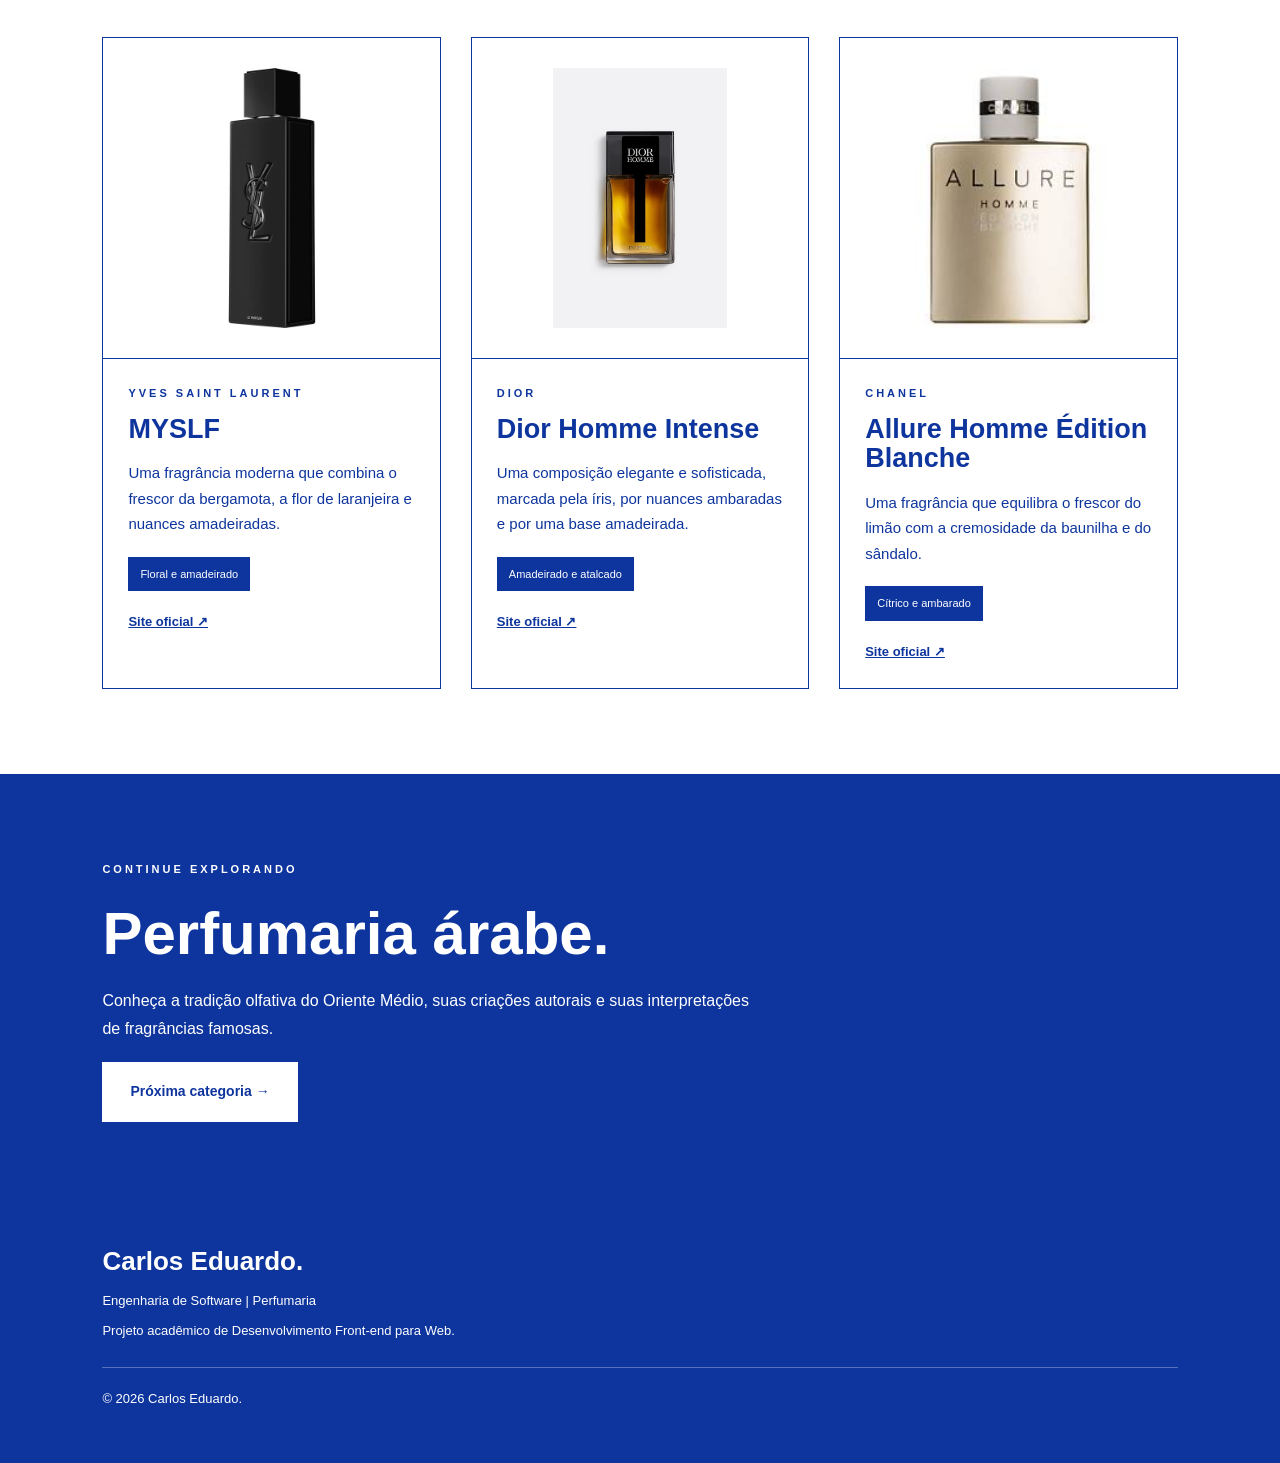
==== commit 8c5c6b7a: "Fix image file names for MYSLF and Dior Homme Intense Updated image file names to match case sensiti" ====
--- a/pages/designers.html
+++ b/pages/designers.html
@@ -140,7 +140,7 @@
                 <article class="perfume-card">
 
                     <div class="perfume-imagem">
-                        <img src="../images/designers/myslf.jpeg"
+                        <img src="../images/designers/MYSLF.jpeg"
                              alt="Frasco do MYSLF da Yves Saint Laurent"
                              loading="lazy">
                     </div>
@@ -176,7 +176,7 @@
                 <article class="perfume-card">
 
                     <div class="perfume-imagem">
-                        <img src="../images/designers/dior-homme-intense.jpeg"
+                        <img src="../images/designers/DIOR-HOMME-INTENSE.jpeg"
                              alt="Frasco do Dior Homme Intense"
                              loading="lazy">
                     </div>
@@ -283,4 +283,4 @@
     </footer>
 
 </body>
-</html>+</html>
